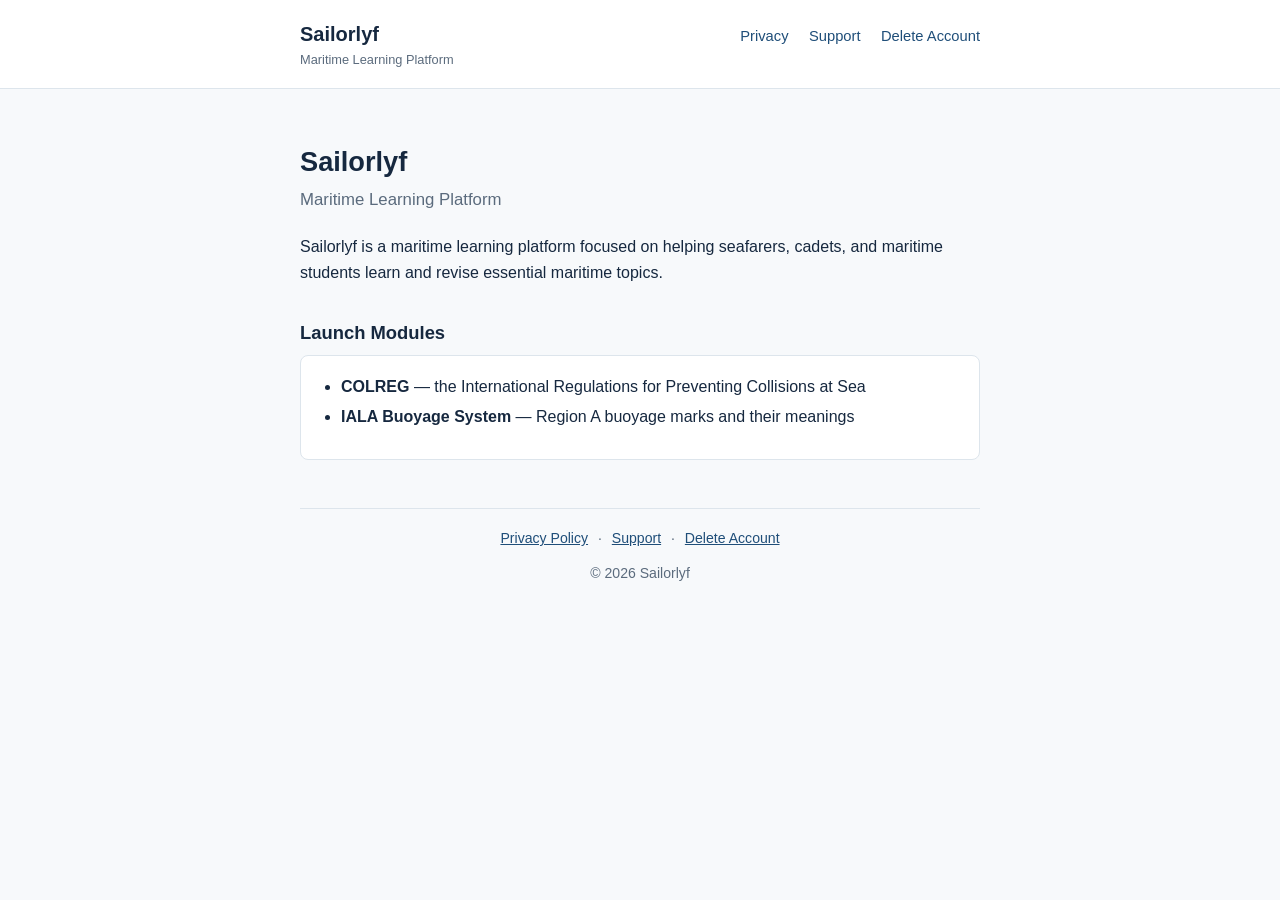
==== index.html @ cde3c519 "feat: add Sailorlyf public compliance site" ====
<!DOCTYPE html>
<html lang="en">
<head>
  <meta charset="utf-8">
  <meta name="viewport" content="width=device-width, initial-scale=1">
  <meta name="description" content="Sailorlyf — a maritime learning platform for seafarers, cadets, and maritime students.">
  <title>Sailorlyf — Maritime Learning Platform</title>
  <link rel="stylesheet" href="styles.css">
</head>
<body>
  <header class="site-header">
    <div class="container">
      <a class="brand" href="/">Sailorlyf<span class="tagline">Maritime Learning Platform</span></a>
      <nav class="site-nav">
        <a href="/privacy/">Privacy</a>
        <a href="/support/">Support</a>
        <a href="/delete-account/">Delete Account</a>
      </nav>
    </div>
  </header>

  <main class="container">
    <h1>Sailorlyf</h1>
    <p class="subtitle">Maritime Learning Platform</p>

    <p>Sailorlyf is a maritime learning platform focused on helping seafarers, cadets, and maritime students learn and revise essential maritime topics.</p>

    <h2>Launch Modules</h2>
    <div class="card">
      <ul>
        <li><strong>COLREG</strong> — the International Regulations for Preventing Collisions at Sea</li>
        <li><strong>IALA Buoyage System</strong> — Region A buoyage marks and their meanings</li>
      </ul>
    </div>

    <footer class="site-footer">
      <p>
        <a href="/privacy/">Privacy Policy</a> ·
        <a href="/support/">Support</a> ·
        <a href="/delete-account/">Delete Account</a>
      </p>
      <p>&copy; 2026 Sailorlyf</p>
    </footer>
  </main>
</body>
</html>
---- styles.css ----
/* Sailorlyf compliance site — system fonts, no external assets */
:root {
  --navy: #16283f;
  --navy-soft: #33465e;
  --accent: #1f4e79;
  --muted: #5b6b7d;
  --bg: #f7f9fb;
  --card: #ffffff;
  --border: #dde5ec;
}

* { box-sizing: border-box; margin: 0; padding: 0; }

body {
  font-family: -apple-system, BlinkMacSystemFont, "Segoe UI", Roboto,
    Helvetica, Arial, sans-serif;
  background: var(--bg);
  color: var(--navy);
  line-height: 1.6;
  font-size: 16px;
}

.container {
  max-width: 720px;
  margin: 0 auto;
  padding: 24px 20px 48px;
}

header.site-header {
  border-bottom: 1px solid var(--border);
  background: var(--card);
}

.site-header .container {
  display: flex;
  align-items: baseline;
  justify-content: space-between;
  flex-wrap: wrap;
  gap: 8px;
  padding-top: 18px;
  padding-bottom: 18px;
}

.brand {
  font-size: 1.25rem;
  font-weight: 700;
  color: var(--navy);
  text-decoration: none;
}

.brand .tagline {
  display: block;
  font-size: 0.8rem;
  font-weight: 400;
  color: var(--muted);
}

nav.site-nav a {
  color: var(--accent);
  text-decoration: none;
  margin-left: 16px;
  font-size: 0.92rem;
}

nav.site-nav a:first-child { margin-left: 0; }
nav.site-nav a:hover { text-decoration: underline; }

h1 {
  font-size: 1.7rem;
  line-height: 1.25;
  margin: 32px 0 8px;
}

.subtitle {
  color: var(--muted);
  font-size: 1.05rem;
  margin-bottom: 20px;
}

h2 {
  font-size: 1.15rem;
  margin: 32px 0 8px;
  color: var(--navy);
}

h3 {
  font-size: 1rem;
  margin: 20px 0 6px;
  color: var(--navy-soft);
}

p { margin-bottom: 12px; }

ul, ol { margin: 0 0 12px 20px; }
li { margin-bottom: 4px; }

a { color: var(--accent); }
a:hover { text-decoration: underline; }

.card {
  background: var(--card);
  border: 1px solid var(--border);
  border-radius: 8px;
  padding: 18px 20px;
  margin-bottom: 16px;
}

.meta {
  color: var(--muted);
  font-size: 0.88rem;
}

.note {
  border-left: 3px solid var(--accent);
  padding: 10px 14px;
  background: var(--card);
  border-radius: 0 6px 6px 0;
  margin-bottom: 16px;
  font-size: 0.95rem;
}

footer.site-footer {
  margin-top: 48px;
  border-top: 1px solid var(--border);
  padding-top: 18px;
  color: var(--muted);
  font-size: 0.88rem;
  text-align: center;
}

footer.site-footer a { margin: 0 6px; }

/* small screens */
@media (max-width: 480px) {
  h1 { font-size: 1.4rem; }
  nav.site-nav a { margin-left: 10px; }
  .container { padding: 20px 16px 40px; }
}
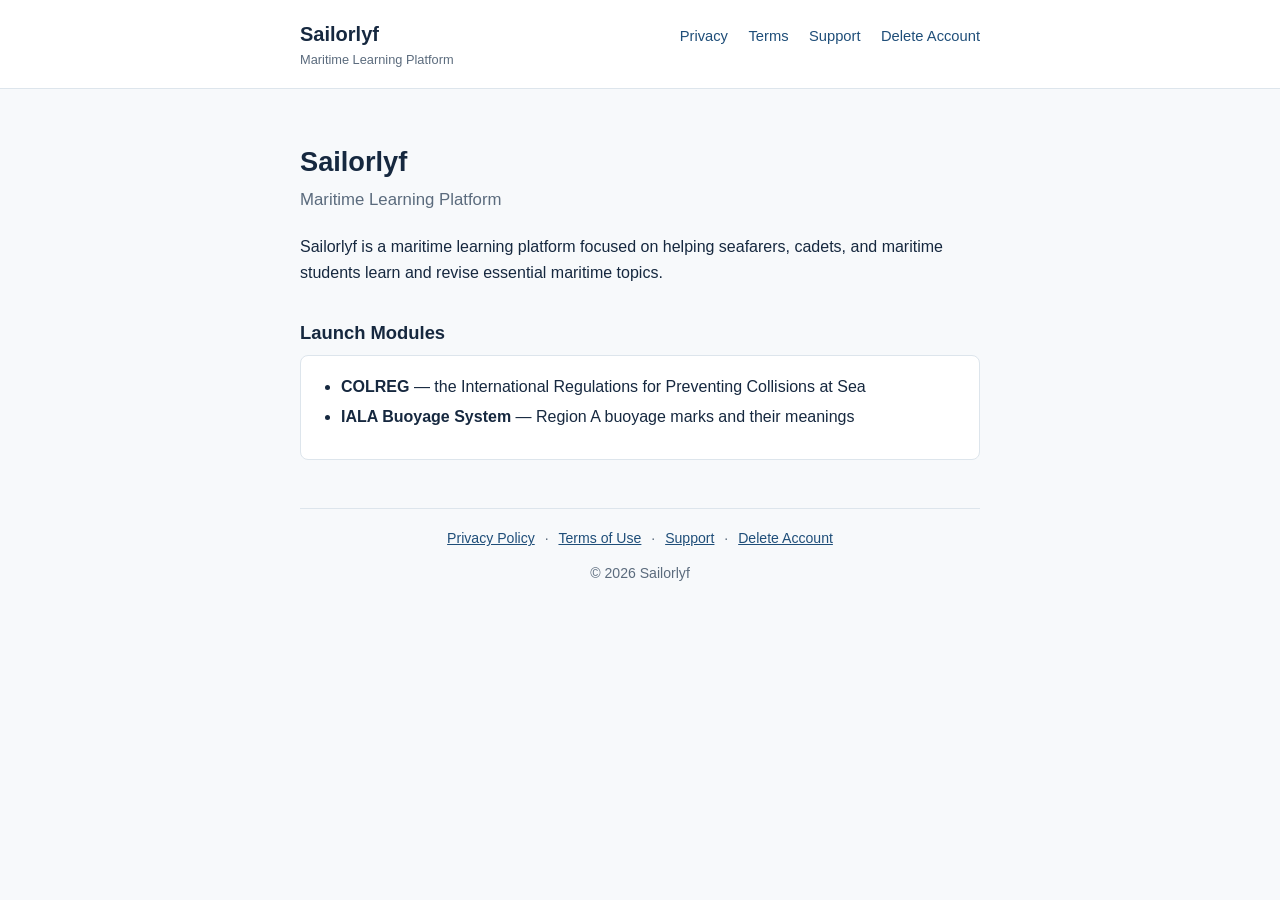
==== commit 53280f8e: "feat: add Sailorlyf terms of use" ====
--- a/index.html
+++ b/index.html
@@ -13,6 +13,7 @@
       <a class="brand" href="/">Sailorlyf<span class="tagline">Maritime Learning Platform</span></a>
       <nav class="site-nav">
         <a href="/privacy/">Privacy</a>
+        <a href="/terms/">Terms</a>
         <a href="/support/">Support</a>
         <a href="/delete-account/">Delete Account</a>
       </nav>
@@ -36,6 +37,7 @@
     <footer class="site-footer">
       <p>
         <a href="/privacy/">Privacy Policy</a> ·
+        <a href="/terms/">Terms of Use</a> ·
         <a href="/support/">Support</a> ·
         <a href="/delete-account/">Delete Account</a>
       </p>
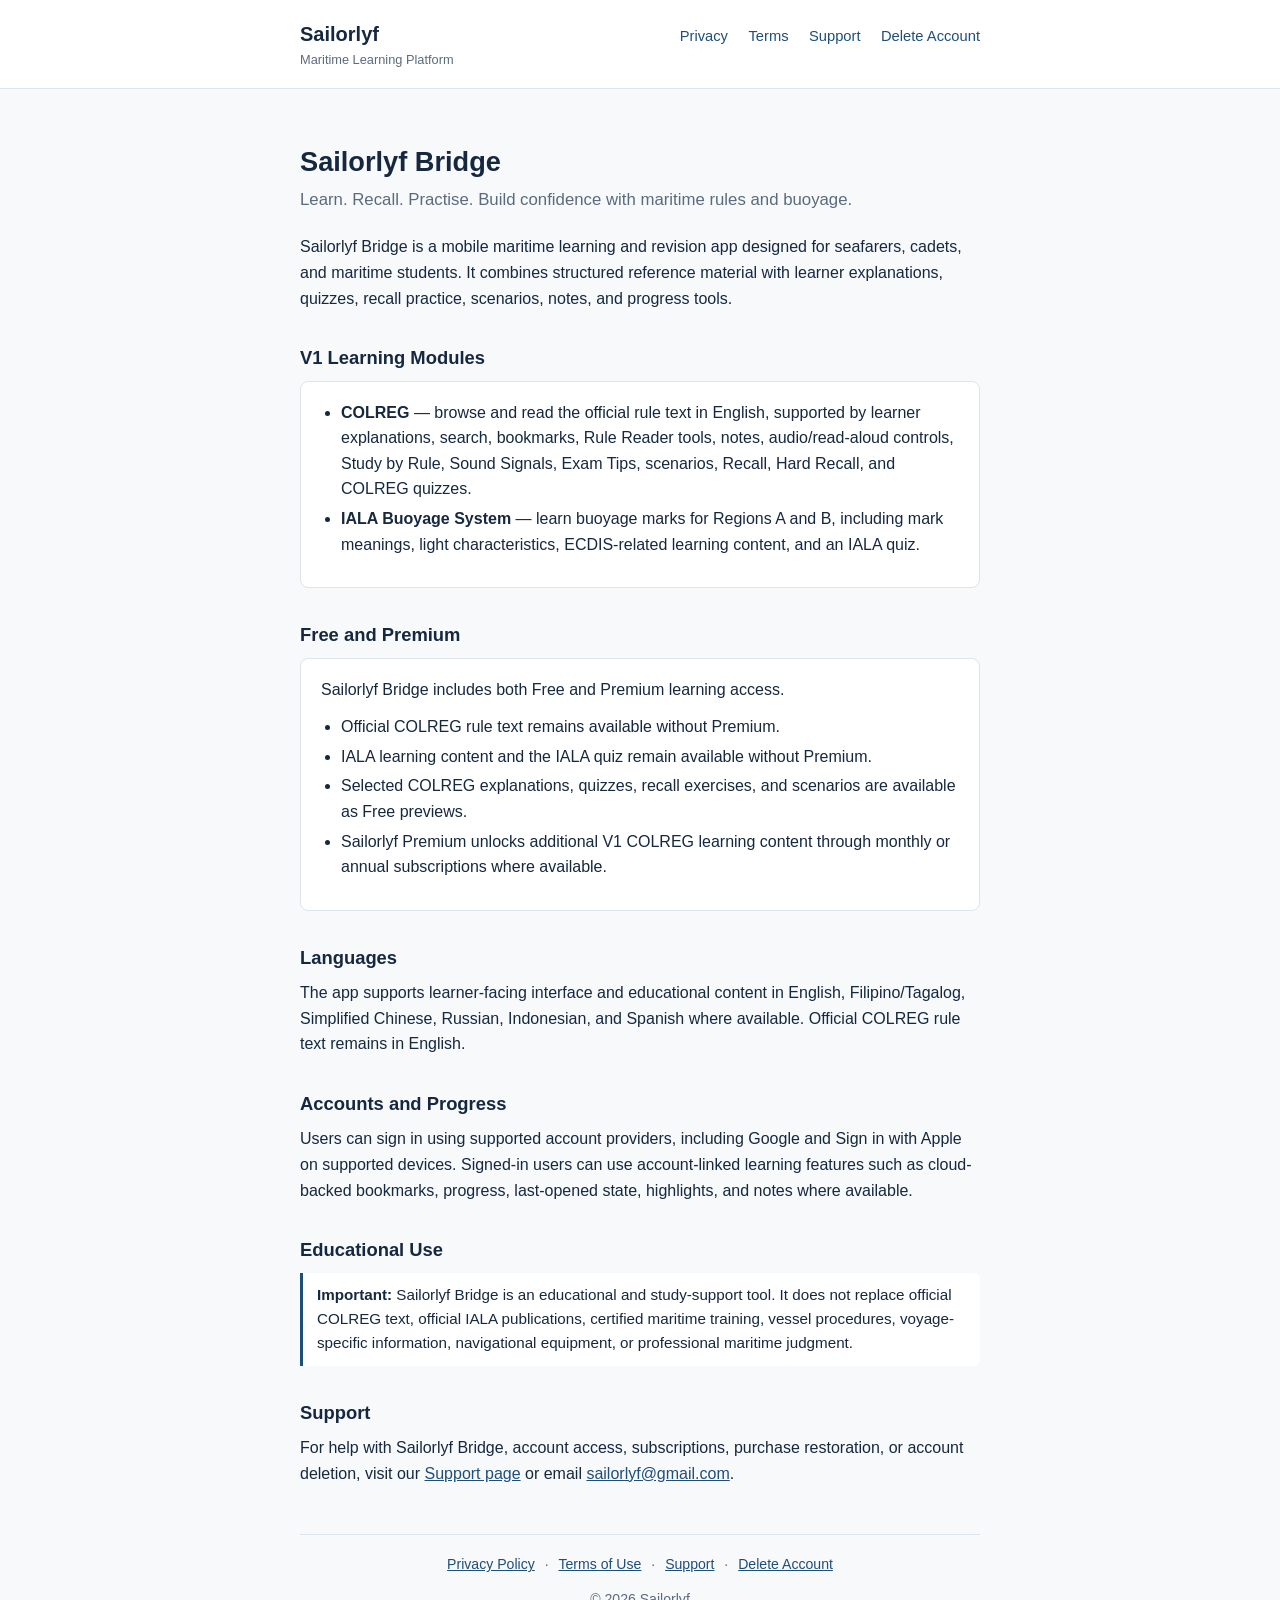
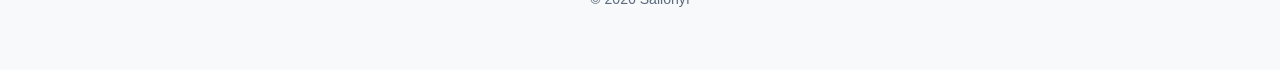
==== commit 3f8eb18c: "Update homepage for Sailorlyf Bridge V1" ====
--- a/index.html
+++ b/index.html
@@ -3,8 +3,8 @@
 <head>
   <meta charset="utf-8">
   <meta name="viewport" content="width=device-width, initial-scale=1">
-  <meta name="description" content="Sailorlyf — a maritime learning platform for seafarers, cadets, and maritime students.">
-  <title>Sailorlyf — Maritime Learning Platform</title>
+  <meta name="description" content="Sailorlyf Bridge — a maritime learning and revision app for seafarers, cadets, and maritime students.">
+  <title>Sailorlyf Bridge — Maritime Learning & Revision</title>
   <link rel="stylesheet" href="styles.css">
 </head>
 <body>
@@ -21,18 +21,43 @@
   </header>
 
   <main class="container">
-    <h1>Sailorlyf</h1>
-    <p class="subtitle">Maritime Learning Platform</p>
+    <h1>Sailorlyf Bridge</h1>
+    <p class="subtitle">Learn. Recall. Practise. Build confidence with maritime rules and buoyage.</p>
 
-    <p>Sailorlyf is a maritime learning platform focused on helping seafarers, cadets, and maritime students learn and revise essential maritime topics.</p>
+    <p>Sailorlyf Bridge is a mobile maritime learning and revision app designed for seafarers, cadets, and maritime students. It combines structured reference material with learner explanations, quizzes, recall practice, scenarios, notes, and progress tools.</p>
 
-    <h2>Launch Modules</h2>
+    <h2>V1 Learning Modules</h2>
     <div class="card">
       <ul>
-        <li><strong>COLREG</strong> — the International Regulations for Preventing Collisions at Sea</li>
-        <li><strong>IALA Buoyage System</strong> — Region A buoyage marks and their meanings</li>
+        <li><strong>COLREG</strong> — browse and read the official rule text in English, supported by learner explanations, search, bookmarks, Rule Reader tools, notes, audio/read-aloud controls, Study by Rule, Sound Signals, Exam Tips, scenarios, Recall, Hard Recall, and COLREG quizzes.</li>
+        <li><strong>IALA Buoyage System</strong> — learn buoyage marks for Regions A and B, including mark meanings, light characteristics, ECDIS-related learning content, and an IALA quiz.</li>
       </ul>
     </div>
+
+    <h2>Free and Premium</h2>
+    <div class="card">
+      <p>Sailorlyf Bridge includes both Free and Premium learning access.</p>
+      <ul>
+        <li>Official COLREG rule text remains available without Premium.</li>
+        <li>IALA learning content and the IALA quiz remain available without Premium.</li>
+        <li>Selected COLREG explanations, quizzes, recall exercises, and scenarios are available as Free previews.</li>
+        <li>Sailorlyf Premium unlocks additional V1 COLREG learning content through monthly or annual subscriptions where available.</li>
+      </ul>
+    </div>
+
+    <h2>Languages</h2>
+    <p>The app supports learner-facing interface and educational content in English, Filipino/Tagalog, Simplified Chinese, Russian, Indonesian, and Spanish where available. Official COLREG rule text remains in English.</p>
+
+    <h2>Accounts and Progress</h2>
+    <p>Users can sign in using supported account providers, including Google and Sign in with Apple on supported devices. Signed-in users can use account-linked learning features such as cloud-backed bookmarks, progress, last-opened state, highlights, and notes where available.</p>
+
+    <h2>Educational Use</h2>
+    <div class="note">
+      <strong>Important:</strong> Sailorlyf Bridge is an educational and study-support tool. It does not replace official COLREG text, official IALA publications, certified maritime training, vessel procedures, voyage-specific information, navigational equipment, or professional maritime judgment.
+    </div>
+
+    <h2>Support</h2>
+    <p>For help with Sailorlyf Bridge, account access, subscriptions, purchase restoration, or account deletion, visit our <a href="/support/">Support page</a> or email <a href="mailto:sailorlyf@gmail.com">sailorlyf@gmail.com</a>.</p>
 
     <footer class="site-footer">
       <p>
